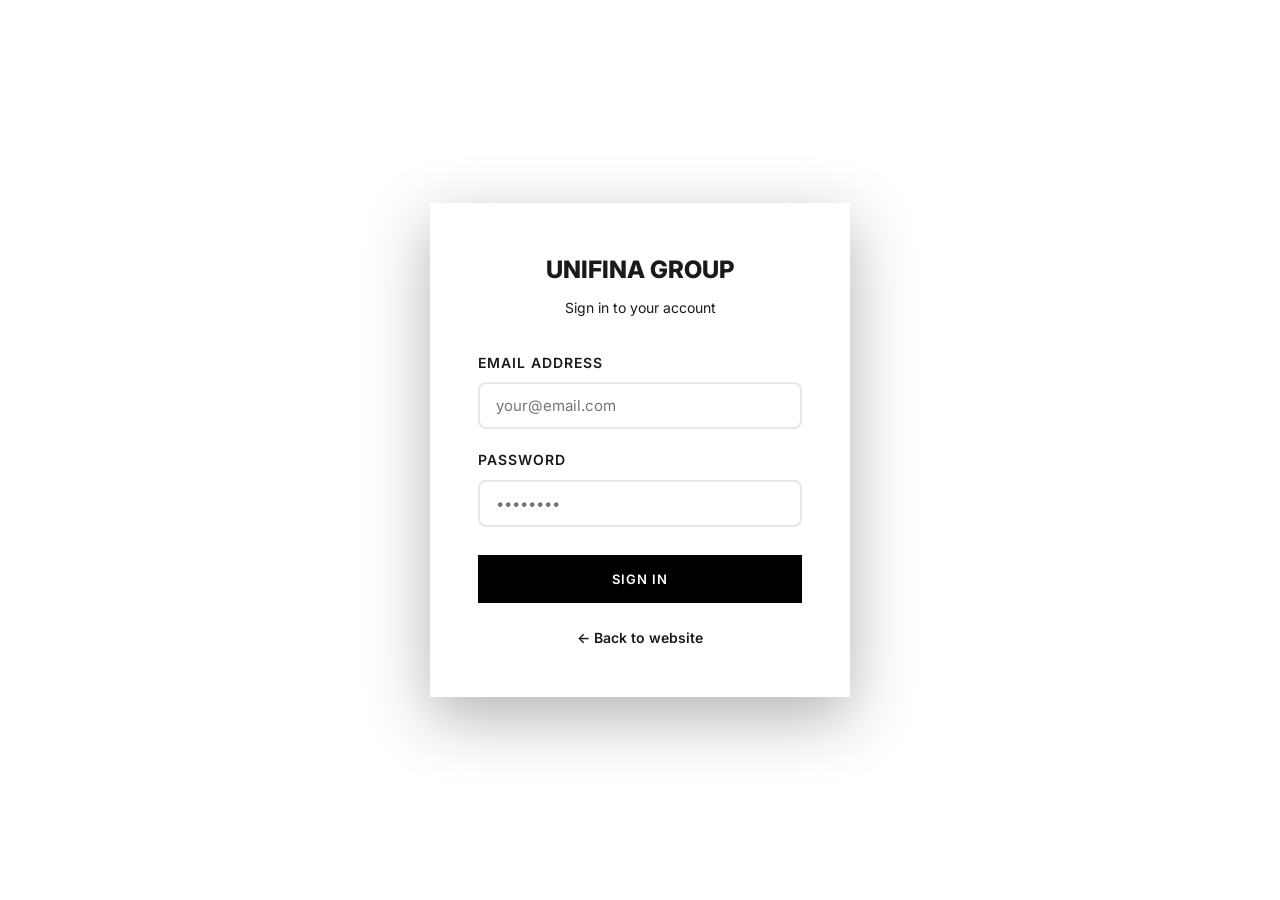
==== frontend/login.html @ 153a6ac1 "Initial commit - Unifina Group HR System" ====
<!DOCTYPE html>
<html lang="en">
<head>
    <meta charset="UTF-8">
    <meta name="viewport" content="width=device-width, initial-scale=1.0">
    <title>Login — Unifina Group</title>
    <link rel="stylesheet" href="css/style.css">
    <link rel="preconnect" href="https://fonts.googleapis.com">
<link href="https://fonts.googleapis.com/css2?family=Inter:wght@400;600;700;800&display=swap" rel="stylesheet">
    <style>
        .login-page {
            min-height: 100vh;
            display: flex;
            align-items: center;
            justify-content: center;
            background: linear-gradient(135deg, var(--primary) 0%, var(--secondary) 100%);
        }

        .login-box {
            background: var(--white);
            padding: 48px;
            border-radius: var(--border-radius);
            box-shadow: 0 20px 60px rgba(0,0,0,0.3);
            width: 100%;
            max-width: 420px;
        }

        .login-logo {
            text-align: center;
            font-size: 24px;
            font-weight: 800;
            color: var(--primary);
            margin-bottom: 8px;
        }

        .login-subtitle {
            text-align: center;
            color: var(--text-muted);
            margin-bottom: 32px;
            font-size: 14px;
        }

        .form-group {
            margin-bottom: 20px;
        }

        .form-group label {
            display: block;
            font-size: 14px;
            font-weight: 600;
            color: var(--text-dark);
            margin-bottom: 8px;
        }

        .form-group input {
            width: 100%;
            padding: 12px 16px;
            border: 2px solid #E5E7EB;
            border-radius: 8px;
            font-size: 15px;
            transition: var(--transition);
            outline: none;
        }

        .form-group input:focus {
            border-color: var(--primary);
        }

.login-btn {
            width: 100%;
            padding: 14px;
            background: var(--black);
            color: var(--white);
            border: 2px solid var(--black);
            font-size: 13px;
            font-weight: 600;
            cursor: pointer;
            letter-spacing: 1px;
            text-transform: uppercase;
            font-family: 'Inter', sans-serif;
            transition: var(--transition);
            margin-top: 8px;
        }

        .login-btn:hover {
            background: transparent;
            color: var(--black);
        }

        .error-msg {
            color: #e74c3c;
            text-align: center;
            font-size: 14px;
            margin-top: 12px;
            display: none;
        }

        .back-link {
            text-align: center;
            margin-top: 24px;
            font-size: 14px;
        }

        .back-link a {
            color: var(--primary);
            text-decoration: none;
            font-weight: 600;
        }
    </style>
</head>
<body>

    <div class="login-page">
        <div class="login-box">
            <div class="login-logo">UNIFINA GROUP</div>
            <div class="login-subtitle">Sign in to your account</div>

            <div class="form-group">
                <label>Email Address</label>
                <input type="email" id="email" placeholder="your@email.com">
            </div>

            <div class="form-group">
                <label>Password</label>
                <input type="password" id="password" placeholder="••••••••">
            </div>

            <button class="login-btn" onclick="handleLogin()">Sign In</button>
            <div class="error-msg" id="error-msg">Invalid email or password</div>

            <div class="back-link">
                <a href="index.html">← Back to website</a>
            </div>
        </div>
    </div>

    <script>
        const API = 'http://127.0.0.1:8000';

        async function handleLogin() {
            const email = document.getElementById('email').value;
            const password = document.getElementById('password').value;
            const errorMsg = document.getElementById('error-msg');

            if (!email || !password) {
                errorMsg.textContent = 'Please fill in all fields';
                errorMsg.style.display = 'block';
                return;
            }

            try {
                const res = await fetch(`${API}/api/auth/login`, {
                    method: 'POST',
                    headers: { 'Content-Type': 'application/json' },
                    body: JSON.stringify({ email, password })
                });

                const data = await res.json();

                if (res.ok) {
                    localStorage.setItem('access_token', data.access_token);
                    localStorage.setItem('user_role', data.role);

                    if (data.role === 'hr' || data.role === 'admin') {
                        window.location.href = 'hr-dashboard.html';
                    } else {
                        window.location.href = 'index.html';
                    }
                } else {
                    errorMsg.textContent = 'Invalid email or password';
                    errorMsg.style.display = 'block';
                }
            } catch(e) {
                errorMsg.textContent = 'Cannot connect to server';
                errorMsg.style.display = 'block';
            }
        }

        document.addEventListener('keypress', function(e) {
            if (e.key === 'Enter') handleLogin();
        });
    </script>

</body>
</html>
---- frontend/css/style.css ----
/* ============================================================
   UNIFINA GROUP — Professional Financial Design System
   Inspired by JPMorgan Chase & Co.
   ============================================================ */

@import url('https://fonts.googleapis.com/css2?family=Playfair+Display:wght@400;600;700&family=Inter:wght@300;400;500;600&display=swap');

:root {
    --black: #000000;
    --white: #FFFFFF;
    --travertine: #F4EFE7;
    --bronze: #8F5A39;
    --bronze-light: #A8784F;
    --navy: #004B87;
    --blue: #117ACA;
    --gray-100: #F8F8F8;
    --gray-200: #EEEEEE;
    --gray-400: #999999;
    --gray-600: #555555;
    --gray-800: #222222;
    --text: #1A1A1A;
    --border: #E0E0E0;
    --radius: 2px;
    --shadow: 0 2px 16px rgba(0, 0, 0, 0.06);
    --transition: all 0.25s ease;
}

* {
    margin: 0;
    padding: 0;
    box-sizing: border-box;
}

html {
    scroll-behavior: smooth;
}

body {
    font-family: 'Inter', sans-serif;
    font-weight: 400;
    color: var(--text);
    background: var(--white);
    font-size: 15px;
    line-height: 1.6;
    -webkit-font-smoothing: antialiased;
}

h1,
h2,
h3,
h4 {
    font-family: 'Playfair Display', serif;
    font-weight: 700;
    line-height: 1.2;
    color: var(--black);
}

/* ── NAVBAR ─────────────────────────────────────────────── */
.navbar {
    display: flex;
    justify-content: space-between;
    align-items: center;
    padding: 0 60px;
    height: 72px;
    background: var(--white);
    border-bottom: 1px solid var(--border);
    position: sticky;
    top: 0;
    z-index: 1000;
}

.nav-logo {
    font-family: 'Playfair Display', serif;
    font-size: 18px;
    font-weight: 700;
    color: var(--black);
    letter-spacing: 1px;
    text-transform: uppercase;
}

.nav-links {
    list-style: none;
    display: flex;
    gap: 40px;
    align-items: center;
}

.nav-links a {
    color: var(--gray-600);
    text-decoration: none;
    font-size: 13px;
    font-weight: 500;
    letter-spacing: 0.5px;
    text-transform: uppercase;
    transition: var(--transition);
}

.nav-links a:hover {
    color: var(--black);
}

.btn-login {
    background: var(--black) !important;
    color: var(--white) !important;
    padding: 10px 24px !important;
    font-size: 12px !important;
    letter-spacing: 1px !important;
}

.btn-login:hover {
    background: var(--gray-800) !important;
}

/* ── HERO ────────────────────────────────────────────────── */
.hero {
    background: var(--black);
    color: var(--white);
    padding: 120px 60px;
    min-height: 560px;
    display: flex;
    flex-direction: column;
    justify-content: center;
    position: relative;
    overflow: hidden;
}

.hero::before {
    content: '';
    position: absolute;
    top: 0;
    left: 0;
    right: 0;
    bottom: 0;
    background: linear-gradient(135deg, rgba(0, 75, 135, 0.4) 0%, rgba(0, 0, 0, 0.8) 100%);
    z-index: 1;
}

.hero>* {
    position: relative;
    z-index: 2;
}

.hero-eyebrow {
    font-size: 11px;
    font-weight: 500;
    letter-spacing: 3px;
    text-transform: uppercase;
    color: var(--blue);
    margin-bottom: 20px;
}

.hero h1 {
    font-size: 56px;
    font-weight: 700;
    color: var(--white);
    max-width: 700px;
    margin-bottom: 24px;
    line-height: 1.1;
}

.hero p {
    font-size: 17px;
    color: rgba(255, 255, 255, 0.7);
    max-width: 500px;
    margin-bottom: 48px;
    font-weight: 300;
}

.hero-buttons {
    display: flex;
    gap: 16px;
}

/* ── BUTTONS ─────────────────────────────────────────────── */
.btn-primary {
    display: inline-block;
    background: var(--black);
    color: var(--white);
    padding: 14px 32px;
    text-decoration: none;
    font-size: 13px;
    font-weight: 600;
    letter-spacing: 1px;
    text-transform: uppercase;
    transition: var(--transition);
    border: 2px solid var(--black);
    cursor: pointer;
}

.btn-primary:hover {
    background: transparent;
    color: var(--black);
}

.btn-secondary {
    display: inline-block;
    background: transparent;
    color: var(--white);
    padding: 14px 32px;
    text-decoration: none;
    font-size: 13px;
    font-weight: 600;
    letter-spacing: 1px;
    text-transform: uppercase;
    border: 2px solid rgba(255, 255, 255, 0.4);
    transition: var(--transition);
}

.btn-secondary:hover {
    border-color: var(--white);
}

.btn-dark {
    display: inline-block;
    background: var(--black);
    color: var(--white);
    padding: 14px 32px;
    text-decoration: none;
    font-size: 13px;
    font-weight: 600;
    letter-spacing: 1px;
    text-transform: uppercase;
    transition: var(--transition);
    border: 2px solid var(--black);
}

.btn-dark:hover {
    background: transparent;
    color: var(--black);
}

.btn-whatsapp {
    display: inline-block;
    background: #25D366;
    color: var(--white);
    padding: 14px 32px;
    text-decoration: none;
    font-size: 13px;
    font-weight: 600;
    letter-spacing: 1px;
    text-transform: uppercase;
    transition: var(--transition);
}

/* ── SERVICES ────────────────────────────────────────────── */
.services {
    padding: 100px 60px;
    background: var(--white);
}

.section-label {
    font-size: 11px;
    font-weight: 600;
    letter-spacing: 3px;
    text-transform: uppercase;
    color: var(--bronze);
    margin-bottom: 16px;
}

.services h2 {
    font-size: 40px;
    margin-bottom: 60px;
    max-width: 500px;
}

.services-grid {
    display: grid;
    grid-template-columns: repeat(3, 1fr);
    gap: 1px;
    background: var(--border);
    border: 1px solid var(--border);
}

.service-card {
    background: var(--white);
    padding: 48px 36px;
    transition: var(--transition);
    cursor: default;
}

.service-card:hover {
    background: var(--travertine);
}

.service-number {
    font-size: 11px;
    font-weight: 600;
    color: var(--gray-400);
    letter-spacing: 2px;
    margin-bottom: 24px;
}

.service-card h3 {
    font-size: 20px;
    font-family: 'Playfair Display', serif;
    margin-bottom: 16px;
    color: var(--black);
}

.service-card p {
    color: var(--gray-600);
    font-size: 14px;
    line-height: 1.7;
}

.service-divider {
    width: 32px;
    height: 2px;
    background: var(--bronze);
    margin-bottom: 20px;
}

/* ── TRUST BAR ───────────────────────────────────────────── */
.trust {
    display: grid;
    grid-template-columns: repeat(4, 1fr);
    background: var(--black);
    color: var(--white);
}

.trust-stat {
    padding: 60px 40px;
    border-right: 1px solid rgba(255, 255, 255, 0.1);
    text-align: left;
}

.trust-stat:last-child {
    border-right: none;
}

.trust-stat span {
    display: block;
    font-family: 'Playfair Display', serif;
    font-size: 44px;
    font-weight: 700;
    color: var(--white);
    margin-bottom: 8px;
}

.trust-stat p {
    font-size: 12px;
    letter-spacing: 1px;
    text-transform: uppercase;
    color: rgba(255, 255, 255, 0.5);
}

/* ── TEAM ────────────────────────────────────────────────── */
.team {
    padding: 100px 60px;
    background: var(--travertine);
}

.team h2 {
    font-size: 40px;
    margin-bottom: 60px;
}

.team-grid {
    display: grid;
    grid-template-columns: repeat(4, 1fr);
    gap: 24px;
}

.team-card {
    background: var(--white);
    padding: 32px 24px;
    transition: var(--transition);
}

.team-card:hover {
    box-shadow: 0 8px 32px rgba(0, 0, 0, 0.1);
    transform: translateY(-2px);
}

.team-avatar {
    width: 56px;
    height: 56px;
    background: var(--navy);
    color: var(--white);
    display: flex;
    align-items: center;
    justify-content: center;
    font-size: 18px;
    font-family: 'Playfair Display', serif;
    font-weight: 700;
    margin-bottom: 20px;
}

.team-card h4 {
    font-size: 16px;
    font-family: 'Playfair Display', serif;
    color: var(--black);
    margin-bottom: 6px;
}

.team-card p {
    font-size: 12px;
    color: var(--gray-600);
    text-transform: uppercase;
    letter-spacing: 0.5px;
}

.team-dept {
    font-size: 11px;
    color: var(--bronze);
    margin-top: 4px;
    font-weight: 500;
}

/* ── CONTACT CTA ─────────────────────────────────────────── */
.contact-cta {
    padding: 100px 60px;
    background: var(--navy);
    color: var(--white);
    text-align: center;
}

.contact-cta h2 {
    font-size: 40px;
    color: var(--white);
    margin-bottom: 16px;
}

.contact-cta p {
    color: rgba(255, 255, 255, 0.6);
    margin-bottom: 40px;
    font-size: 16px;
}

.contact-buttons {
    display: flex;
    gap: 16px;
    justify-content: center;
}

/* ── FOOTER ──────────────────────────────────────────────── */
footer {
    background: var(--black);
    color: rgba(255, 255, 255, 0.4);
    text-align: center;
    padding: 28px;
    font-size: 12px;
    letter-spacing: 0.5px;
}

/* ── FORMS ───────────────────────────────────────────────── */
.form-group {
    margin-bottom: 24px;
}

.form-group label {
    display: block;
    font-size: 11px;
    font-weight: 600;
    letter-spacing: 1px;
    text-transform: uppercase;
    color: var(--gray-600);
    margin-bottom: 8px;
}

.form-group input,
.form-group textarea,
.form-group select {
    width: 100%;
    padding: 12px 16px;
    border: 1px solid var(--border);
    border-radius: 0;
    font-size: 15px;
    font-family: 'Inter', sans-serif;
    outline: none;
    transition: var(--transition);
    background: var(--white);
}

.form-group input:focus,
.form-group textarea:focus,
.form-group select:focus {
    border-color: var(--black);
}

/* ── DASHBOARD ───────────────────────────────────────────── */
.dashboard-header {
    background: var(--black);
    padding: 0 40px;
    height: 64px;
    display: flex;
    justify-content: space-between;
    align-items: center;
    border-bottom: 1px solid rgba(255, 255, 255, 0.1);
}

.dashboard-header .logo {
    font-family: 'Playfair Display', serif;
    font-size: 16px;
    color: var(--white);
    letter-spacing: 1px;
}

.dashboard-header .user-info {
    color: rgba(255, 255, 255, 0.6);
    font-size: 13px;
    display: flex;
    align-items: center;
    gap: 20px;
}

.logout-btn {
    background: transparent;
    border: 1px solid rgba(255, 255, 255, 0.3);
    color: rgba(255, 255, 255, 0.7);
    padding: 6px 18px;
    cursor: pointer;
    font-size: 12px;
    letter-spacing: 0.5px;
    transition: var(--transition);
    font-family: 'Inter', sans-serif;
}

.logout-btn:hover {
    border-color: var(--white);
    color: var(--white);
}

.dashboard-body {
    display: flex;
    min-height: calc(100vh - 64px);
}

.sidebar {
    width: 220px;
    background: var(--gray-100);
    border-right: 1px solid var(--border);
    padding: 32px 0;
}

.sidebar-item {
    padding: 12px 24px;
    cursor: pointer;
    font-size: 13px;
    font-weight: 500;
    color: var(--gray-600);
    transition: var(--transition);
    border-left: 2px solid transparent;
    letter-spacing: 0.3px;
}

.sidebar-item:hover,
.sidebar-item.active {
    color: var(--black);
    border-left-color: var(--black);
    background: var(--white);
}

.main-content {
    flex: 1;
    padding: 40px;
    background: var(--gray-100);
}

.stats-grid {
    display: grid;
    grid-template-columns: repeat(4, 1fr);
    gap: 16px;
    margin-bottom: 32px;
}

.stat-card {
    background: var(--white);
    padding: 28px;
    border: 1px solid var(--border);
}

.stat-card .stat-number {
    font-family: 'Playfair Display', serif;
    font-size: 36px;
    font-weight: 700;
    color: var(--black);
    line-height: 1;
    margin-bottom: 8px;
}

.stat-card .stat-label {
    font-size: 11px;
    color: var(--gray-400);
    text-transform: uppercase;
    letter-spacing: 1px;
}

.stat-card .stat-icon {
    display: none;
}

.section-card {
    background: var(--white);
    border: 1px solid var(--border);
    padding: 28px;
    margin-bottom: 20px;
}

.section-title {
    font-size: 16px;
    font-family: 'Playfair Display', serif;
    font-weight: 700;
    color: var(--black);
    margin-bottom: 24px;
    padding-bottom: 16px;
    border-bottom: 1px solid var(--border);
    display: flex;
    justify-content: space-between;
    align-items: center;
}

.filters {
    display: flex;
    gap: 12px;
    margin-bottom: 20px;
    flex-wrap: wrap;
}

.filters input,
.filters select {
    padding: 8px 14px;
    border: 1px solid var(--border);
    font-size: 13px;
    outline: none;
    font-family: 'Inter', sans-serif;
}

.filters input:focus,
.filters select:focus {
    border-color: var(--black);
}

.filter-btn {
    padding: 8px 20px;
    background: var(--black);
    color: var(--white);
    border: none;
    cursor: pointer;
    font-size: 12px;
    font-weight: 600;
    letter-spacing: 0.5px;
    text-transform: uppercase;
    font-family: 'Inter', sans-serif;
    transition: var(--transition);
}

.filter-btn:hover {
    background: var(--gray-800);
}

table {
    width: 100%;
    border-collapse: collapse;
    font-size: 13px;
}

th {
    background: var(--gray-100);
    padding: 10px 16px;
    text-align: left;
    font-weight: 600;
    color: var(--gray-600);
    font-size: 11px;
    text-transform: uppercase;
    letter-spacing: 0.5px;
    border-bottom: 1px solid var(--border);
}

td {
    padding: 12px 16px;
    border-bottom: 1px solid var(--gray-200);
    color: var(--text);
}

tr:hover td {
    background: var(--gray-100);
}

.badge {
    padding: 3px 10px;
    font-size: 11px;
    font-weight: 600;
    letter-spacing: 0.5px;
    text-transform: uppercase;
}

.badge-active {
    background: #E8F5E9;
    color: #2E7D32;
}

.badge-late {
    background: #FFF8E1;
    color: #F57F17;
}

.badge-onsite {
    background: #E3F2FD;
    color: #1565C0;
}

.badge-remote {
    background: #F3E5F5;
    color: #6A1B9A;
}

.badge-hybrid {
    background: #E0F2F1;
    color: #00695C;
}

.hidden {
    display: none;
}

/* ── RESPONSIVE ──────────────────────────────────────────── */
@media (max-width: 768px) {
    .navbar {
        padding: 0 20px;
    }

    .nav-links {
        gap: 16px;
    }

    .hero {
        padding: 60px 20px;
    }

    .hero h1 {
        font-size: 34px;
    }

    .services {
        padding: 60px 20px;
    }

    .services-grid {
        grid-template-columns: 1fr;
    }

    .trust {
        grid-template-columns: repeat(2, 1fr);
    }

    .team-grid {
        grid-template-columns: repeat(2, 1fr);
    }

    .team {
        padding: 60px 20px;
    }

    .contact-cta {
        padding: 60px 20px;
    }

    .stats-grid {
        grid-template-columns: repeat(2, 1fr);
    }

    .hero-buttons {
        flex-direction: column;
    }

    .contact-buttons {
        flex-direction: column;
        align-items: center;
    }

    .sidebar {
        width: 160px;
    }

    .main-content {
        padding: 20px;
    }
}

/* ── ANIMATIONS ──────────────────────────────────────────── */
@keyframes fadeUp {
    from {
        opacity: 0;
        transform: translateY(16px);
    }

    to {
        opacity: 1;
        transform: translateY(0);
    }
}

.team-card,
.service-card,
.stat-card {
    animation: fadeUp 0.4s ease forwards;
}

/* ── PURPOSE SECTION ─────────────────────────────────────── */
.purpose-section {
    display: grid;
    grid-template-columns: 1fr 1fr;
    min-height: 560px;
}

.purpose-image {
    overflow: hidden;
}

.purpose-image img {
    width: 100%;
    height: 100%;
    object-fit: cover;
    display: block;
    transition: transform 0.6s ease;
}

.purpose-image:hover img {
    transform: scale(1.03);
}

.purpose-text {
    background: var(--travertine);
    padding: 80px 60px;
    display: flex;
    flex-direction: column;
    justify-content: center;
}

.purpose-text h2 {
    font-size: 36px;
    margin-bottom: 20px;
    line-height: 1.2;
}

.purpose-text p {
    color: var(--gray-600);
    line-height: 1.8;
    font-size: 15px;
}

@media (max-width: 768px) {
    .purpose-section {
        grid-template-columns: 1fr;
    }

    .purpose-text {
        padding: 40px 20px;
    }
}
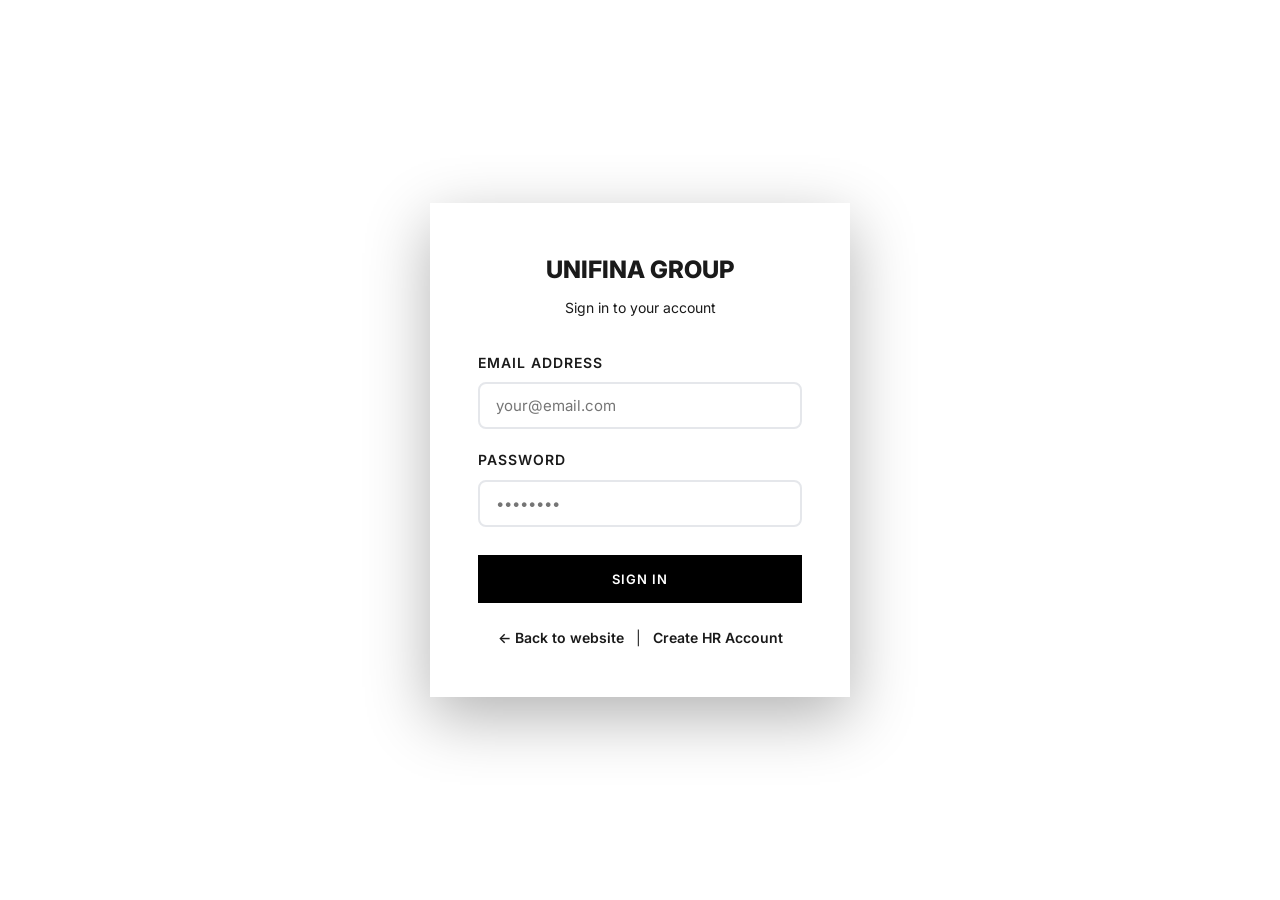
==== commit 0dcb1f8c: "Fixed attendance branch display, time format, removed duplicates, added live status" ====
--- a/frontend/login.html
+++ b/frontend/login.html
@@ -130,6 +130,8 @@
 
             <div class="back-link">
                 <a href="index.html">← Back to website</a>
+                &nbsp;&nbsp;|&nbsp;&nbsp;
+                <a href="signup.html">Create HR Account</a>
             </div>
         </div>
     </div>
